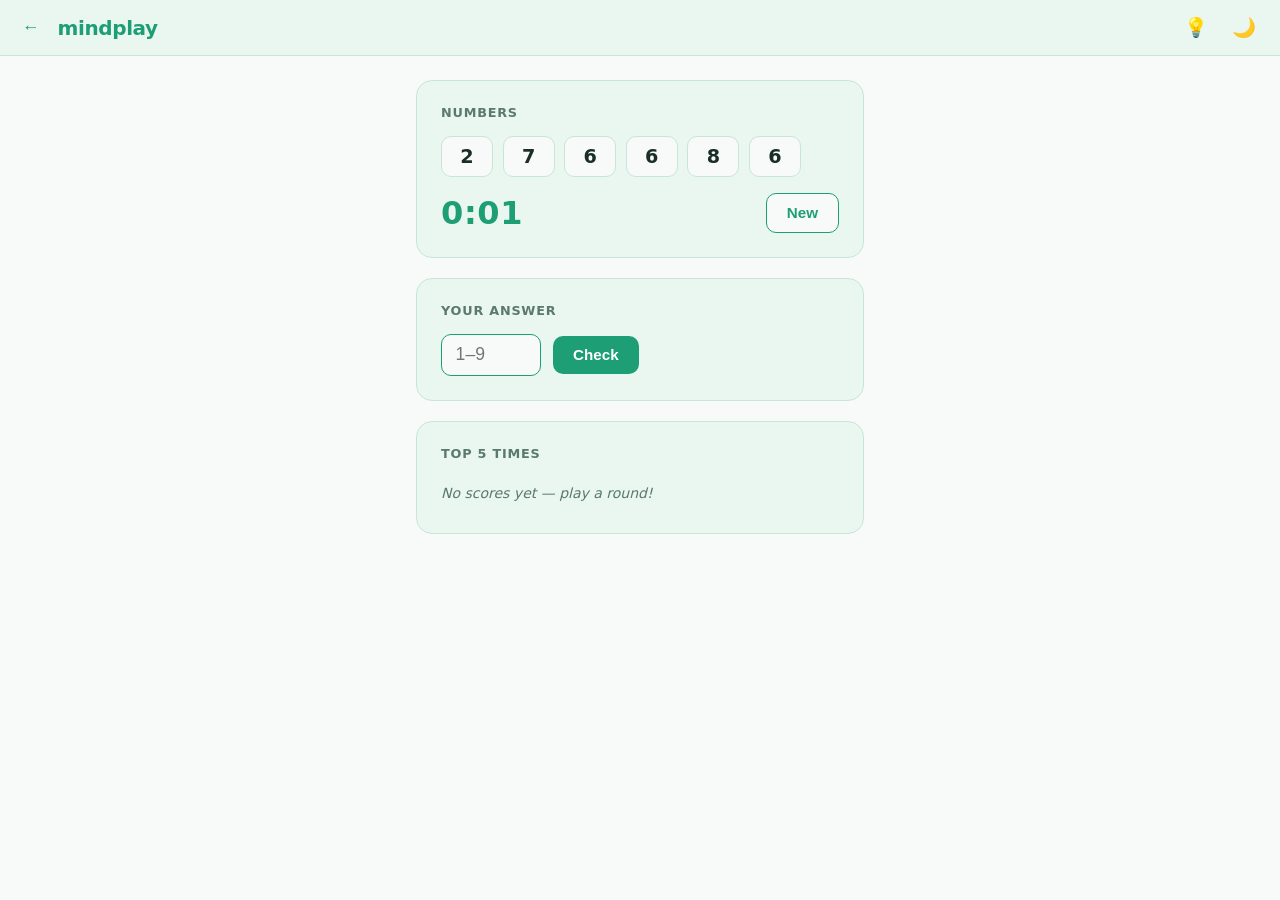
==== games/crosssum/index.html @ 76f1aaa3 "refactor: reorganize into assets/ and games/ folder structure" ====
<!DOCTYPE html>
<html lang="en">
<head>
  <meta charset="UTF-8" />
  <meta name="viewport" content="width=device-width, initial-scale=1.0" />
  <title>Cross Sum — mindplay</title>
  <link rel="stylesheet" href="../../assets/style.css" />
  <link rel="manifest" href="../../manifest.json" />
  <meta name="theme-color" content="#1D9E75" />
  <meta name="apple-mobile-web-app-capable" content="yes" />
</head>
<body>
  <header>
    <div class="header-left">
      <button class="back-btn" onclick="location.href='../../index.html'" aria-label="Back">&#8592;</button>
      <a href="../../index.html" class="logo">mindplay</a>
    </div>
    <div class="header-right">
      <button class="icon-btn" id="hint-btn" aria-label="Hint">💡</button>
      <button class="icon-btn" id="theme-toggle" aria-label="Toggle theme">🌙</button>
    </div>
  </header>
  <main>
    <div id="hint-panel" class="hint-panel">
      <strong>How to play:</strong> Sum all six numbers.
      If the result has more than one digit, sum its digits again.
      Repeat until you have a single digit — that's the <strong>digital root</strong>.
      <br /><br />
      Example: 4, 3, 6, 9, 1, 2 → 4+3+6+9+1+2 = 25 → 2+5 = <strong>7</strong>
    </div>

    <div class="game-section">
      <h2>Numbers</h2>
      <div class="number-tiles" id="numbers-display"></div>
      <div style="margin-top:1rem; display:flex; align-items:center; gap:1rem;">
        <div class="timer" id="timer">0:00</div>
        <button class="btn btn-secondary" id="new-btn" style="margin-left:auto;">New</button>
      </div>
    </div>

    <div class="game-section">
      <h2>Your answer</h2>
      <div class="input-row">
        <input type="number" id="answer-input" min="1" max="9" placeholder="1–9" />
        <button class="btn" id="check-btn">Check</button>
      </div>
      <div id="message" class="message"></div>
    </div>

    <div class="game-section">
      <h2>Top 5 times</h2>
      <ul class="scores-list" id="scores-list"></ul>
    </div>
  </main>
  <script src="../../assets/app.js"></script>
  <script src="game.js"></script>
</body>
</html>
---- assets/style.css ----
:root {
  --bg: #f7faf8;
  --surface: #eaf6f0;
  --accent: #1D9E75;
  --text: #1a2e25;
  --text-muted: #5a7a6a;
  --border: #c8e6d8;
  --header-bg: #eaf6f0;
}

[data-theme="dark"] {
  --bg: #111a14;
  --surface: #1e3328;
  --accent: #5DCAA5;
  --text: #d4ede3;
  --text-muted: #7aaa90;
  --border: #2a4a38;
  --header-bg: #1e3328;
}

* {
  box-sizing: border-box;
  margin: 0;
  padding: 0;
}

body {
  font-family: -apple-system, BlinkMacSystemFont, 'Segoe UI', system-ui, sans-serif;
  background: var(--bg);
  color: var(--text);
  min-height: 100vh;
  transition: background 0.2s, color 0.2s;
}

/* Header */
header {
  background: var(--header-bg);
  border-bottom: 1px solid var(--border);
  padding: 0 1rem;
  height: 56px;
  display: flex;
  align-items: center;
  justify-content: space-between;
  position: sticky;
  top: 0;
  z-index: 10;
}

.header-left {
  display: flex;
  align-items: center;
  gap: 0.75rem;
}

.logo {
  font-size: 1.25rem;
  font-weight: 700;
  color: var(--accent);
  text-decoration: none;
  letter-spacing: -0.02em;
}

.back-btn {
  background: none;
  border: none;
  color: var(--accent);
  cursor: pointer;
  padding: 6px;
  border-radius: 8px;
  display: flex;
  align-items: center;
  font-size: 1.1rem;
  transition: background 0.15s;
}

.back-btn:hover {
  background: var(--surface);
}

.header-right {
  display: flex;
  align-items: center;
  gap: 0.5rem;
}

.icon-btn {
  background: none;
  border: none;
  color: var(--text-muted);
  cursor: pointer;
  padding: 8px;
  border-radius: 8px;
  display: flex;
  align-items: center;
  justify-content: center;
  font-size: 1.2rem;
  transition: background 0.15s, color 0.15s;
  line-height: 1;
}

.icon-btn:hover {
  background: var(--surface);
  color: var(--text);
}

/* Main content */
main {
  max-width: 480px;
  margin: 0 auto;
  padding: 1.5rem 1rem;
}

/* Home screen */
.home-title {
  text-align: center;
  margin: 2rem 0 0.5rem;
}

.home-title h1 {
  font-size: 2rem;
  font-weight: 700;
  color: var(--accent);
  letter-spacing: -0.03em;
}

.home-title p {
  color: var(--text-muted);
  margin-top: 0.4rem;
  font-size: 0.95rem;
}

.game-grid {
  display: grid;
  gap: 1rem;
  margin-top: 2rem;
}

.game-card {
  background: var(--surface);
  border: 1px solid var(--border);
  border-radius: 16px;
  padding: 1.5rem;
  text-decoration: none;
  color: var(--text);
  display: block;
  transition: border-color 0.15s;
}

.game-card:hover {
  border-color: var(--accent);
}

.game-card h2 {
  font-size: 1.1rem;
  font-weight: 600;
  color: var(--accent);
  margin-bottom: 0.35rem;
}

.game-card p {
  font-size: 0.875rem;
  color: var(--text-muted);
  line-height: 1.5;
}

/* Hint panel */
.hint-panel {
  background: var(--surface);
  border: 1px solid var(--border);
  border-radius: 12px;
  padding: 1rem 1.25rem;
  margin-bottom: 1.25rem;
  font-size: 0.875rem;
  color: var(--text-muted);
  line-height: 1.6;
  display: none;
}

.hint-panel.visible {
  display: block;
}

.hint-panel strong {
  color: var(--text);
}

/* Game section */
.game-section {
  background: var(--surface);
  border: 1px solid var(--border);
  border-radius: 16px;
  padding: 1.5rem;
  margin-bottom: 1.25rem;
}

.game-section h2 {
  font-size: 0.8rem;
  font-weight: 600;
  text-transform: uppercase;
  letter-spacing: 0.06em;
  color: var(--text-muted);
  margin-bottom: 1rem;
}

/* Buttons */
.btn {
  background: var(--accent);
  color: #fff;
  border: none;
  border-radius: 10px;
  padding: 0.65rem 1.25rem;
  font-size: 0.95rem;
  font-weight: 600;
  cursor: pointer;
  transition: opacity 0.15s;
}

.btn:hover {
  opacity: 0.88;
}

.btn:disabled {
  opacity: 0.5;
  cursor: not-allowed;
}

.btn-secondary {
  background: var(--bg);
  color: var(--accent);
  border: 1.5px solid var(--accent);
}

.btn-secondary:hover {
  background: var(--surface);
  opacity: 1;
}

/* Timer */
.timer {
  font-size: 2rem;
  font-weight: 700;
  font-variant-numeric: tabular-nums;
  color: var(--accent);
  letter-spacing: 0.02em;
}

/* Messages */
.message {
  padding: 0.75rem 1rem;
  border-radius: 10px;
  font-size: 0.9rem;
  font-weight: 500;
  margin-top: 0.75rem;
  display: none;
}

.message.visible {
  display: block;
}

.message.success {
  background: #d4f0e6;
  color: #0f5c3a;
}

[data-theme="dark"] .message.success {
  background: #1a3d2c;
  color: #7ddcb0;
}

.message.error {
  background: #fdecea;
  color: #8b2b2b;
}

[data-theme="dark"] .message.error {
  background: #3d1a1a;
  color: #e09090;
}

/* Scores */
.scores-list {
  list-style: none;
}

.scores-list li {
  display: flex;
  justify-content: space-between;
  align-items: center;
  padding: 0.5rem 0;
  border-bottom: 1px solid var(--border);
  font-size: 0.875rem;
}

.scores-list li:last-child {
  border-bottom: none;
}

.score-rank {
  font-weight: 700;
  color: var(--accent);
  width: 1.5rem;
}

.score-time {
  font-variant-numeric: tabular-nums;
  color: var(--text-muted);
}

.scores-empty {
  color: var(--text-muted);
  font-size: 0.875rem;
  font-style: italic;
}

/* Input */
.input-row {
  display: flex;
  gap: 0.75rem;
  align-items: center;
  margin-top: 1rem;
}

input[type="number"] {
  background: var(--bg);
  border: 1.5px solid var(--border);
  border-radius: 10px;
  color: var(--text);
  font-size: 1.1rem;
  padding: 0.6rem 0.85rem;
  width: 100px;
  outline: none;
  transition: border-color 0.15s;
  -moz-appearance: textfield;
}

input[type="number"]::-webkit-inner-spin-button,
input[type="number"]::-webkit-outer-spin-button {
  -webkit-appearance: none;
}

input[type="number"]:focus {
  border-color: var(--accent);
}

/* Number tiles */
.number-tiles {
  display: flex;
  flex-wrap: wrap;
  gap: 0.6rem;
  margin: 0.5rem 0;
}

.number-tile {
  background: var(--bg);
  border: 1.5px solid var(--border);
  border-radius: 10px;
  padding: 0.5rem 0.85rem;
  font-size: 1.2rem;
  font-weight: 700;
  color: var(--text);
  min-width: 52px;
  text-align: center;
}

/* Mastermind */
.color-palette {
  display: flex;
  gap: 0.6rem;
  flex-wrap: wrap;
  margin: 0.5rem 0;
}

.color-dot {
  width: 40px;
  height: 40px;
  border-radius: 50%;
  border: 2.5px solid transparent;
  cursor: pointer;
  transition: transform 0.1s, border-color 0.1s;
  flex-shrink: 0;
}

.color-dot:hover {
  transform: scale(1.1);
}

.color-dot.selected {
  border-color: var(--text);
  transform: scale(1.15);
}

.guess-row {
  display: flex;
  align-items: center;
  gap: 0.6rem;
  padding: 0.4rem 0;
  border-bottom: 1px solid var(--border);
}

.guess-row:last-child {
  border-bottom: none;
}

.guess-slots {
  display: flex;
  gap: 0.4rem;
}

.guess-slot {
  width: 36px;
  height: 36px;
  border-radius: 50%;
  border: 2px solid var(--border);
  background: var(--bg);
  cursor: pointer;
  transition: border-color 0.1s;
  flex-shrink: 0;
}

.guess-slot.filled {
  border-color: transparent;
}

.guess-slot.active-slot {
  border-color: var(--accent);
}

.feedback-dots {
  display: grid;
  grid-template-columns: 1fr 1fr;
  gap: 3px;
  margin-left: 0.5rem;
}

.feedback-dot {
  width: 10px;
  height: 10px;
  border-radius: 50%;
  background: var(--bg);
  border: 1.5px solid var(--border);
}

.feedback-dot.black {
  background: var(--text);
  border-color: var(--text);
}

.feedback-dot.white {
  background: var(--bg);
  border: 2px solid var(--text-muted);
}

.current-guess-display {
  display: flex;
  gap: 0.5rem;
  margin: 0.75rem 0;
}

.current-slot {
  width: 44px;
  height: 44px;
  border-radius: 50%;
  border: 2.5px solid var(--border);
  background: var(--bg);
  cursor: pointer;
  transition: border-color 0.15s;
}

.current-slot.active {
  border-color: var(--accent);
}

.current-slot.filled {
  border-color: transparent;
}

.attempt-label {
  font-size: 0.75rem;
  color: var(--text-muted);
  width: 1.5rem;
  flex-shrink: 0;
  display: flex;
  align-items: center;
  justify-content: flex-end;
}

.secret-reveal {
  display: flex;
  align-items: center;
  gap: 0.5rem;
  margin-top: 0.5rem;
}

.secret-reveal span {
  font-size: 0.8rem;
  color: var(--text-muted);
}
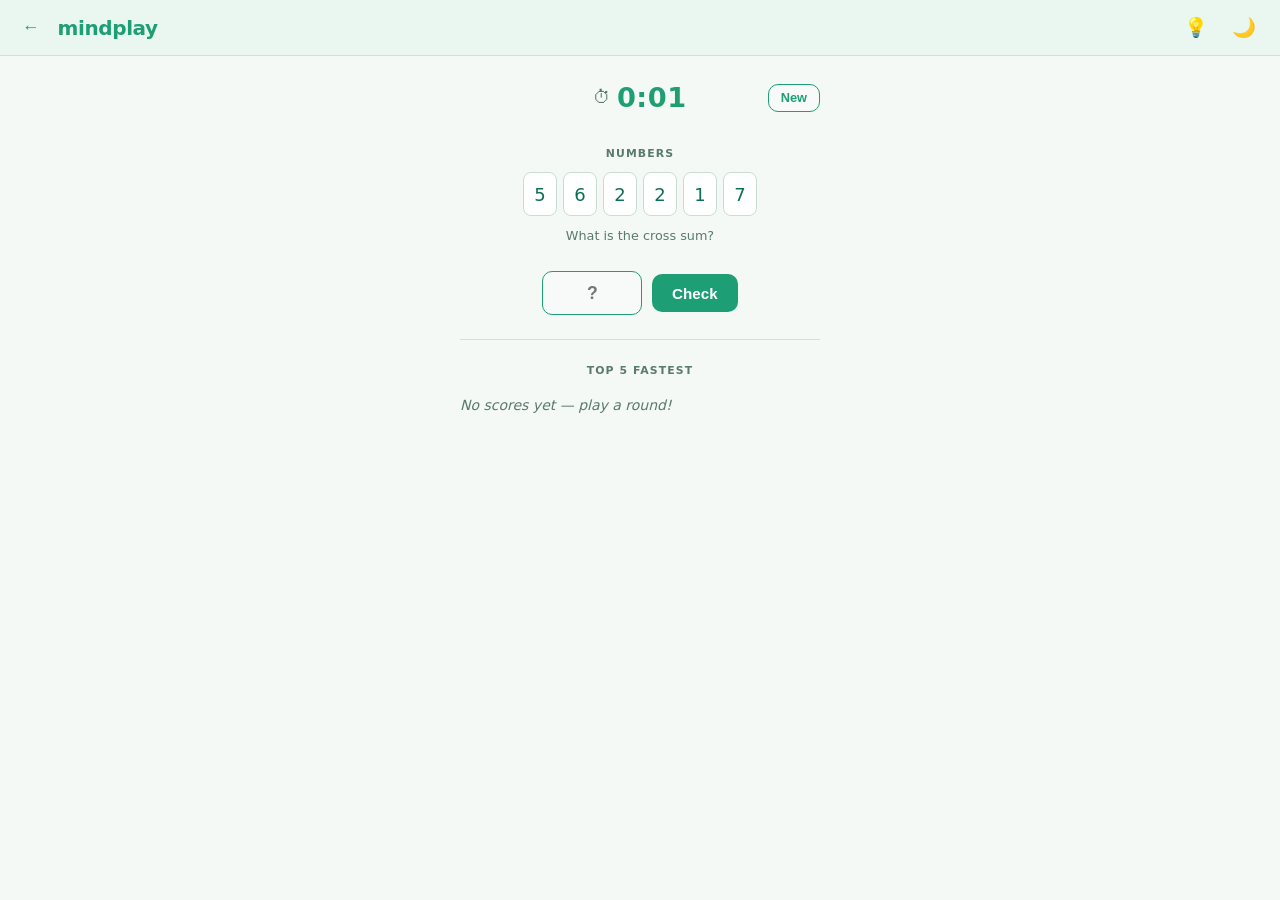
==== commit 23c768f7: "redesign: Cross Sum flat layout with auto-restart on correct answer Replace card-based layout with a" ====
--- a/games/crosssum/index.html
+++ b/games/crosssum/index.html
@@ -9,7 +9,7 @@
   <meta name="theme-color" content="#1D9E75" />
   <meta name="apple-mobile-web-app-capable" content="yes" />
 </head>
-<body>
+<body class="cs-page">
   <header>
     <div class="header-left">
       <button class="back-btn" onclick="location.href='../../index.html'" aria-label="Back">&#8592;</button>
@@ -20,7 +20,9 @@
       <button class="icon-btn" id="theme-toggle" aria-label="Toggle theme">🌙</button>
     </div>
   </header>
-  <main>
+
+  <main class="cs-main">
+
     <div id="hint-panel" class="hint-panel">
       <strong>How to play:</strong> Sum all six numbers.
       If the result has more than one digit, sum its digits again.
@@ -29,29 +31,42 @@
       Example: 4, 3, 6, 9, 1, 2 → 4+3+6+9+1+2 = 25 → 2+5 = <strong>7</strong>
     </div>
 
-    <div class="game-section">
-      <h2>Numbers</h2>
-      <div class="number-tiles" id="numbers-display"></div>
-      <div style="margin-top:1rem; display:flex; align-items:center; gap:1rem;">
-        <div class="timer" id="timer">0:00</div>
-        <button class="btn btn-secondary" id="new-btn" style="margin-left:auto;">New</button>
+    <div class="cs-timer-row">
+      <div class="cs-timer">
+        <span class="cs-timer-icon">⏱</span>
+        <span id="timer" class="cs-timer-value">0:00</span>
       </div>
+      <button class="btn btn-secondary cs-new-btn" id="new-btn">New</button>
     </div>
 
-    <div class="game-section">
-      <h2>Your answer</h2>
-      <div class="input-row">
-        <input type="number" id="answer-input" min="1" max="9" placeholder="1–9" />
-        <button class="btn" id="check-btn">Check</button>
-      </div>
-      <div id="message" class="message"></div>
+    <div class="cs-section-label">Numbers</div>
+    <div class="cs-tiles" id="numbers-display"></div>
+    <div class="cs-subtitle">What is the cross sum?</div>
+
+    <div class="cs-answer-row">
+      <input
+        class="cs-input"
+        type="number"
+        inputmode="numeric"
+        pattern="[0-9]*"
+        id="answer-input"
+        min="1"
+        max="9"
+        placeholder="?"
+        autocomplete="off"
+      />
+      <button class="btn" id="check-btn">Check</button>
     </div>
 
-    <div class="game-section">
-      <h2>Top 5 times</h2>
-      <ul class="scores-list" id="scores-list"></ul>
-    </div>
+    <div id="message" class="message cs-message"></div>
+
+    <div class="cs-divider"></div>
+
+    <div class="cs-section-label">Top 5 Fastest</div>
+    <ul class="cs-scores" id="scores-list"></ul>
+
   </main>
+
   <script src="../../assets/app.js"></script>
   <script src="game.js"></script>
 </body>
--- a/assets/style.css
+++ b/assets/style.css
@@ -496,3 +496,190 @@
   font-size: 0.8rem;
   color: var(--text-muted);
 }
+
+/* ── Cross Sum page ─────────────────────────── */
+body.cs-page {
+  background: #f4f9f6;
+}
+
+[data-theme="dark"] body.cs-page {
+  background: #111a14;
+}
+
+.cs-main {
+  max-width: 400px;
+  margin: 0 auto;
+  padding: 1.75rem 1.25rem;
+  text-align: center;
+}
+
+.cs-timer-row {
+  position: relative;
+  display: flex;
+  align-items: center;
+  justify-content: center;
+  margin-bottom: 2.25rem;
+}
+
+.cs-timer {
+  display: flex;
+  align-items: center;
+  gap: 0.35rem;
+}
+
+.cs-timer-icon {
+  font-size: 1.1rem;
+  color: var(--text-muted);
+  line-height: 1;
+}
+
+.cs-timer-value {
+  font-size: 1.7rem;
+  font-weight: 700;
+  font-variant-numeric: tabular-nums;
+  color: var(--accent);
+  letter-spacing: 0.02em;
+  line-height: 1;
+}
+
+.cs-new-btn {
+  position: absolute;
+  right: 0;
+  font-size: 0.8rem;
+  padding: 0.35rem 0.75rem;
+}
+
+.cs-section-label {
+  font-size: 0.68rem;
+  font-weight: 600;
+  text-transform: uppercase;
+  letter-spacing: 0.1em;
+  color: var(--text-muted);
+  margin-bottom: 0.75rem;
+}
+
+.cs-tiles {
+  display: flex;
+  justify-content: center;
+  gap: 6px;
+  margin-bottom: 0.75rem;
+}
+
+.cs-tile {
+  width: 34px;
+  height: 44px;
+  background: #ffffff;
+  border: 1.5px solid #c8ddd4;
+  border-radius: 8px;
+  display: flex;
+  align-items: center;
+  justify-content: center;
+  font-size: 18px;
+  font-weight: 500;
+  color: #0F6E56;
+  flex-shrink: 0;
+}
+
+[data-theme="dark"] .cs-tile {
+  background: var(--surface);
+  border-color: var(--border);
+  color: var(--accent);
+}
+
+.cs-subtitle {
+  font-size: 0.8rem;
+  color: var(--text-muted);
+  margin-bottom: 1.75rem;
+}
+
+.cs-answer-row {
+  display: flex;
+  justify-content: center;
+  align-items: center;
+  gap: 0.6rem;
+  margin-bottom: 0.75rem;
+}
+
+.cs-input {
+  width: 70px;
+  height: 44px;
+  background: #ffffff;
+  border: 1.5px solid var(--accent);
+  border-radius: 10px;
+  font-size: 24px;
+  font-weight: 700;
+  color: var(--accent);
+  text-align: center;
+  outline: none;
+  -moz-appearance: textfield;
+  transition: border-color 0.15s;
+}
+
+.cs-input::-webkit-inner-spin-button,
+.cs-input::-webkit-outer-spin-button {
+  -webkit-appearance: none;
+}
+
+[data-theme="dark"] .cs-input {
+  background: var(--surface);
+}
+
+.cs-message {
+  text-align: center;
+  margin-bottom: 0.5rem;
+}
+
+.cs-divider {
+  height: 1px;
+  background: var(--border);
+  margin: 1.5rem 0;
+}
+
+.cs-scores {
+  list-style: none;
+  text-align: left;
+}
+
+.cs-score-row {
+  display: flex;
+  align-items: center;
+  gap: 0.75rem;
+  padding: 0.5rem 0;
+  border-bottom: 1px solid var(--border);
+  font-size: 0.875rem;
+}
+
+.cs-score-row:last-child {
+  border-bottom: none;
+}
+
+.cs-score-rank {
+  font-weight: 700;
+  color: var(--accent);
+  width: 1.25rem;
+  flex-shrink: 0;
+}
+
+.cs-score-rank.gold {
+  color: #BA7517;
+}
+
+.cs-score-time {
+  font-weight: 700;
+  font-variant-numeric: tabular-nums;
+  color: var(--text);
+  flex: 1;
+}
+
+.cs-score-date {
+  color: var(--text-muted);
+  font-size: 0.8rem;
+}
+
+.cs-scores-empty {
+  color: var(--text-muted);
+  font-size: 0.875rem;
+  font-style: italic;
+  display: block;
+  padding: 0.5rem 0;
+}
